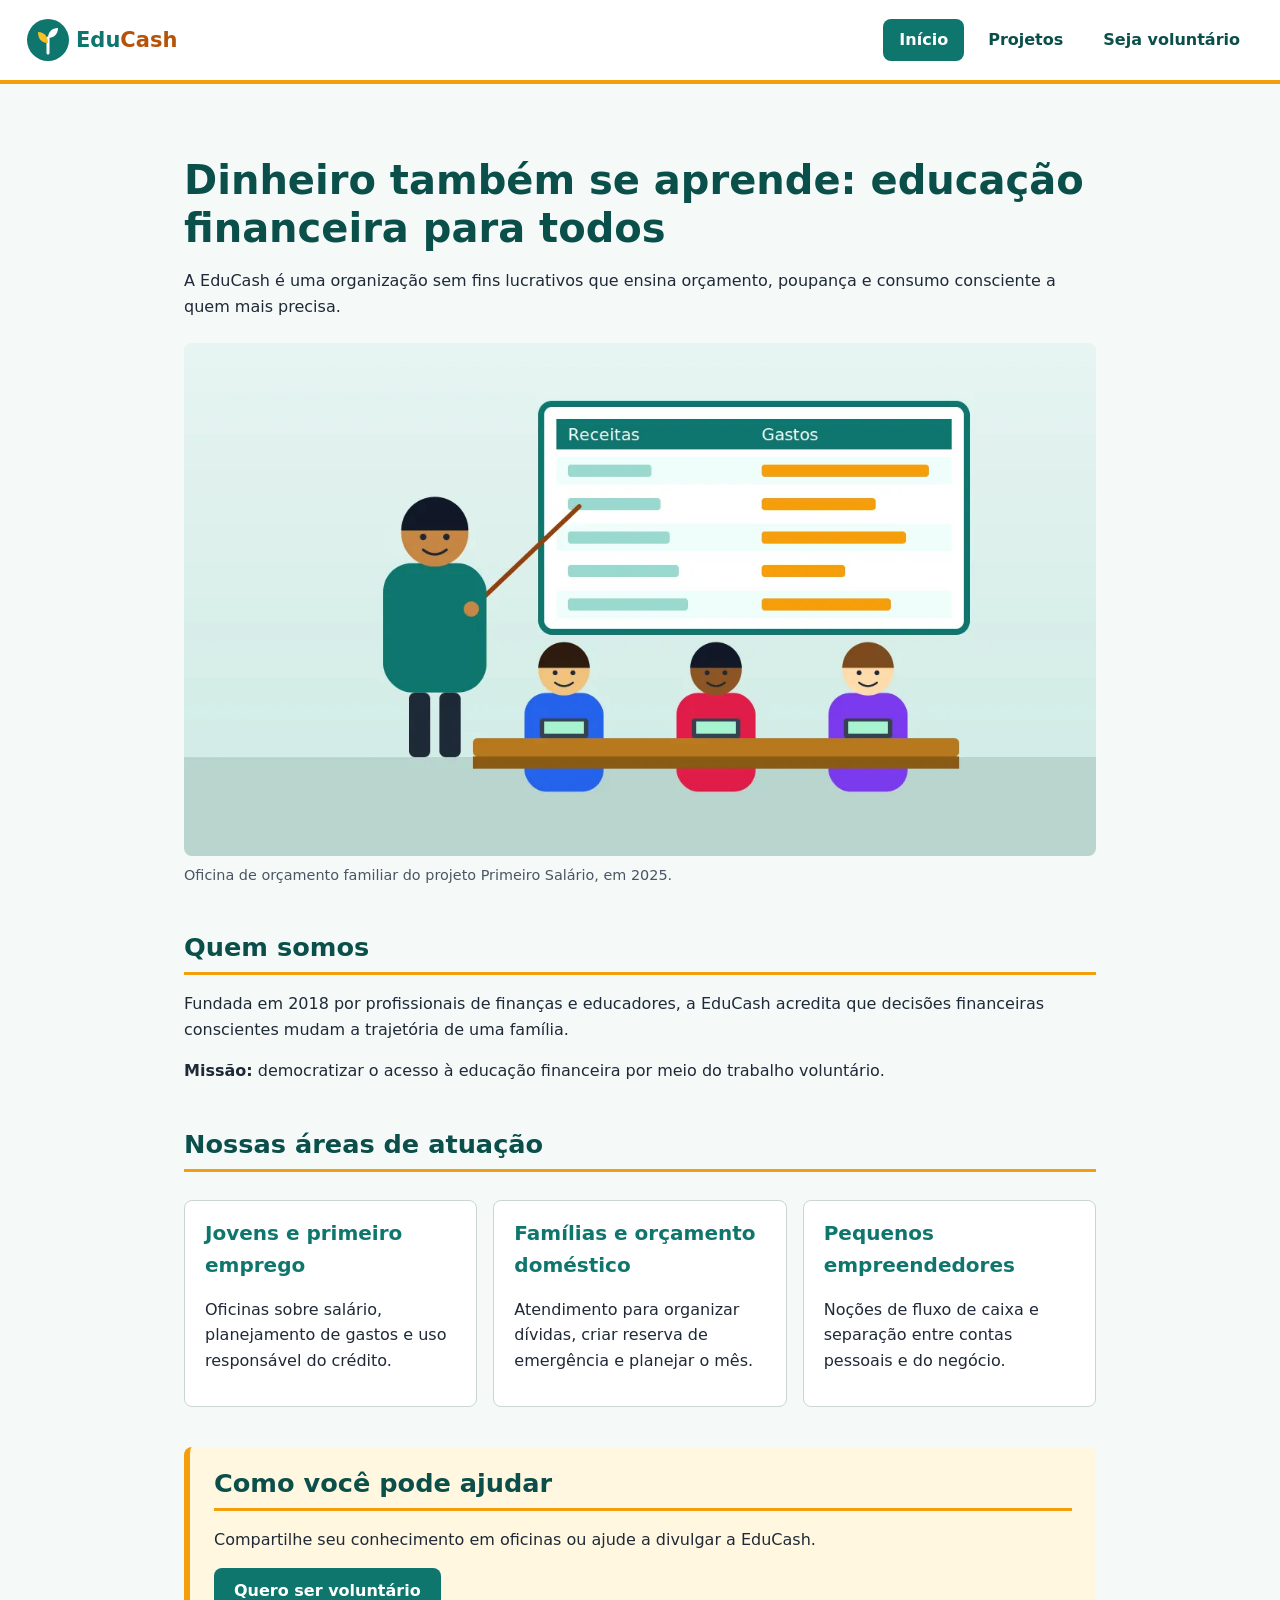
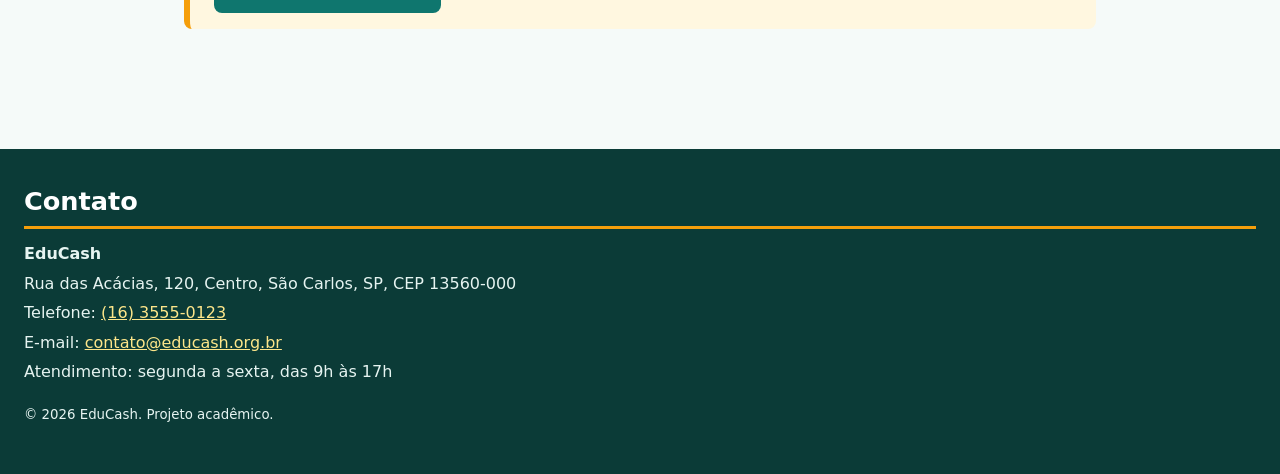
==== index.html @ f9c9c822 "Add files via upload [ feat ] upload do código htm, css e javascript do projeto desenvolvido para o " ====
<!DOCTYPE html>
<html lang="pt-BR">
<head>
  <meta charset="UTF-8">
  <meta name="viewport" content="width=device-width, initial-scale=1.0">
  <title>EduCash | ONG de educação financeira</title>
  <meta name="description" content="A EduCash ensina educação financeira a jovens e famílias de baixa renda. Conheça a ONG e seja voluntário.">
  <link rel="stylesheet" href="css/estilo.css">
</head>
<body>

  <header>
    <a href="index.html">
      <picture>
        <source srcset="img/logo-educash.svg" type="image/svg+xml">
        <img src="img/logo-educash.png" alt="EduCash, página inicial" width="160" height="48">
      </picture>
    </a>
    <nav aria-label="Navegação principal">
      <ul>
        <li><a href="index.html" aria-current="page">Início</a></li>
        <li><a href="pages/projetos.html">Projetos</a></li>
        <li><a href="pages/cadastro.html">Seja voluntário</a></li>
      </ul>
    </nav>
  </header>

  <main>

    <section>
      <h1>Dinheiro também se aprende: educação financeira para todos</h1>
      <p>A EduCash é uma organização sem fins lucrativos que ensina orçamento, poupança e consumo consciente a quem mais precisa.</p>

      <figure>
        <picture>
          <source srcset="img/oficina-orcamento-familiar.webp" type="image/webp">
          <img
            src="img/oficina-orcamento-familiar.jpg"
            alt="Voluntária mostra uma planilha de gastos a jovens em uma oficina de orçamento"
            width="1200" height="675">
        </picture>
        <figcaption>Oficina de orçamento familiar do projeto Primeiro Salário, em 2025.</figcaption>
      </figure>
    </section>

    <section>
      <h2>Quem somos</h2>
      <p>Fundada em 2018 por profissionais de finanças e educadores, a EduCash acredita que decisões financeiras conscientes mudam a trajetória de uma família.</p>
      <p><strong>Missão:</strong> democratizar o acesso à educação financeira por meio do trabalho voluntário.</p>
    </section>

    <section>
      <h2>Nossas áreas de atuação</h2>

      <article>
        <h3>Jovens e primeiro emprego</h3>
        <p>Oficinas sobre salário, planejamento de gastos e uso responsável do crédito.</p>
      </article>
      <article>
        <h3>Famílias e orçamento doméstico</h3>
        <p>Atendimento para organizar dívidas, criar reserva de emergência e planejar o mês.</p>
      </article>
      <article>
        <h3>Pequenos empreendedores</h3>
        <p>Noções de fluxo de caixa e separação entre contas pessoais e do negócio.</p>
      </article>
    </section>

    <aside>
      <h2>Como você pode ajudar</h2>
      <p>Compartilhe seu conhecimento em oficinas ou ajude a divulgar a EduCash.</p>
      <a href="pages/cadastro.html">Quero ser voluntário</a>
    </aside>

  </main>

  <footer>
    <h2>Contato</h2>
    <address>
      <p><strong>EduCash</strong></p>
      <p>Rua das Acácias, 120, Centro, São Carlos, SP, CEP 13560-000</p>
      <p>Telefone: <a href="tel:+551635550123">(16) 3555-0123</a></p>
      <p>E-mail: <a href="mailto:contato@educash.org.br">contato@educash.org.br</a></p>
      <p>Atendimento: segunda a sexta, das 9h às 17h</p>
    </address>
    <p><small>&copy; 2026 EduCash. Projeto acadêmico.</small></p>
  </footer>

</body>
</html>
---- css/estilo.css ----
/* css/estilo.css
   Estilos da EduCash usando apenas seletores de elemento e de atributo,
   já que o HTML foi escrito sem class nem id. */

:root {
  --cor-primaria: #0f766e;
  --cor-primaria-escura: #0b4f4a;
  --cor-destaque: #f59e0b;
  --cor-texto: #1f2937;
  --cor-texto-suave: #4b5563;
  --cor-fundo: #f5faf9;
  --cor-superficie: #ffffff;
  --cor-borda: #cbd5d1;
  --cor-erro: #b91c1c;
  --raio: 0.5rem;
}

*, *::before, *::after { box-sizing: border-box; }

body {
  margin: 0;
  font-family: system-ui, -apple-system, "Segoe UI", Roboto, Arial, sans-serif;
  line-height: 1.6;
  color: var(--cor-texto);
  background: var(--cor-fundo);
}

/* Imagens fluidas */
picture, img { display: block; max-width: 100%; height: auto; }
img { border-radius: var(--raio); }
header img { border-radius: 0; }

/* Links e foco visível */
a { color: var(--cor-primaria-escura); }
a:hover { text-decoration-thickness: 2px; }
a:focus-visible, button:focus-visible, input:focus-visible,
select:focus-visible, textarea:focus-visible {
  outline: 3px solid #1d4ed8;
  outline-offset: 2px;
}

/* Cabeçalho e navegação */
header {
  display: flex;
  flex-wrap: wrap;
  align-items: center;
  justify-content: space-between;
  gap: 1rem;
  padding: 1rem 1.5rem;
  background: var(--cor-superficie);
  border-bottom: 4px solid var(--cor-destaque);
}
header > a { display: block; }
nav ul { display: flex; flex-wrap: wrap; gap: 0.5rem; margin: 0; padding: 0; list-style: none; }
nav a {
  display: block;
  padding: 0.5rem 1rem;
  border-radius: var(--raio);
  font-weight: 600;
  text-decoration: none;
}
nav a:hover { background: #e2f1ee; }
nav a[aria-current="page"] { background: var(--cor-primaria); color: #ffffff; }

/* Conteúdo principal */
main { max-width: 60rem; margin: 0 auto; padding: 2rem 1.5rem; }
main > section, main > aside { margin-block: 2.5rem; }

h1 { margin: 0 0 1rem; font-size: clamp(1.75rem, 4vw, 2.5rem); line-height: 1.2; color: var(--cor-primaria-escura); }
h2 { margin: 0 0 0.75rem; padding-bottom: 0.25rem; font-size: 1.6rem; color: var(--cor-primaria-escura); border-bottom: 3px solid var(--cor-destaque); }
h3 { margin: 1.5rem 0 0.5rem; font-size: 1.25rem; color: var(--cor-primaria); }
h4 { margin: 1rem 0 0.25rem; font-size: 1.05rem; }

figure { margin: 1.5rem 0; }
figcaption { margin-top: 0.5rem; font-size: 0.9rem; color: var(--cor-texto-suave); }

/* Seções com cartões (áreas de atuação e projetos) */
section:has(> article) {
  display: grid;
  grid-template-columns: repeat(auto-fit, minmax(16rem, 1fr));
  gap: 1rem;
}
section:has(> article) > h2 { grid-column: 1 / -1; }
article {
  padding: 1rem 1.25rem;
  background: var(--cor-superficie);
  border: 1px solid var(--cor-borda);
  border-radius: var(--raio);
}
article h3 { margin-top: 0; }

/* Chamada para ação */
aside {
  padding: 1rem 1.5rem;
  background: #fff7e0;
  border-left: 6px solid var(--cor-destaque);
  border-radius: var(--raio);
}
aside > a {
  display: inline-block;
  padding: 0.6rem 1.25rem;
  background: var(--cor-primaria);
  color: #ffffff;
  font-weight: 700;
  text-decoration: none;
  border-radius: var(--raio);
}
aside > a:hover { background: var(--cor-primaria-escura); }

/* Listas */
dt { margin-top: 1rem; font-weight: 700; }
dd { margin: 0 0 0 1rem; }
ol, ul { padding-left: 1.5rem; }

/* Tabela */
table { width: 100%; border-collapse: collapse; background: var(--cor-superficie); }
caption { padding: 0.5rem 0; text-align: left; font-weight: 600; }
th, td { padding: 0.6rem 0.8rem; text-align: left; border: 1px solid var(--cor-borda); }
thead th { background: var(--cor-primaria); color: #ffffff; }
tbody th { background: #eef8f6; }

/* Formulário */
form {
  padding: 1.5rem;
  background: var(--cor-superficie);
  border: 1px solid var(--cor-borda);
  border-radius: var(--raio);
}
fieldset { margin: 0 0 1.5rem; padding: 1rem 1.25rem; border: 1px solid var(--cor-borda); border-radius: var(--raio); }
fieldset fieldset { margin: 1rem 0; background: var(--cor-fundo); }
legend { padding: 0 0.5rem; font-weight: 700; color: var(--cor-primaria-escura); }

form p { margin: 0 0 1rem; }
form label { display: block; font-weight: 600; }

input:not([type="radio"]):not([type="checkbox"]), select, textarea {
  display: block;
  width: 100%;
  margin-top: 0.35rem;
  padding: 0.6rem 0.75rem;
  font: inherit;
  font-weight: 400;
  color: var(--cor-texto);
  background: #ffffff;
  border: 2px solid #64748b;
  border-radius: var(--raio);
}
textarea { resize: vertical; }

label:has(> input[type="radio"]), label:has(> input[type="checkbox"]) {
  display: flex;
  align-items: center;
  gap: 0.6rem;
  font-weight: 400;
}
input[type="radio"], input[type="checkbox"] { width: 1.2rem; height: 1.2rem; accent-color: var(--cor-primaria); }

/* Feedback de validação: só aparece depois que a pessoa interage com o campo */
input:user-invalid, select:user-invalid, textarea:user-invalid {
  border-color: var(--cor-erro);
  background: #fef2f2;
}
input:user-valid:not([type="radio"]):not([type="checkbox"]), select:user-valid {
  border-color: var(--cor-primaria);
}

button {
  padding: 0.7rem 1.4rem;
  font: inherit;
  font-weight: 700;
  border: 2px solid var(--cor-primaria);
  border-radius: var(--raio);
  cursor: pointer;
}
button[type="submit"] { color: #ffffff; background: var(--cor-primaria); }
button[type="submit"]:hover { background: var(--cor-primaria-escura); }
button[type="reset"] { color: var(--cor-primaria-escura); background: #ffffff; }
button[type="reset"]:hover { background: #e2f1ee; }

/* Rodapé */
footer { margin-top: 3rem; padding: 2rem 1.5rem; color: #e6f4f1; background: #0b3b37; }
footer h2 { color: #ffffff; border-bottom-color: var(--cor-destaque); }
footer a { color: #fde68a; }
address { font-style: normal; }
address p { margin: 0.25rem 0; }

@media (max-width: 40rem) {
  header { flex-direction: column; align-items: flex-start; }
  main { padding: 1.5rem 1rem; }
  form { padding: 1rem; }
}
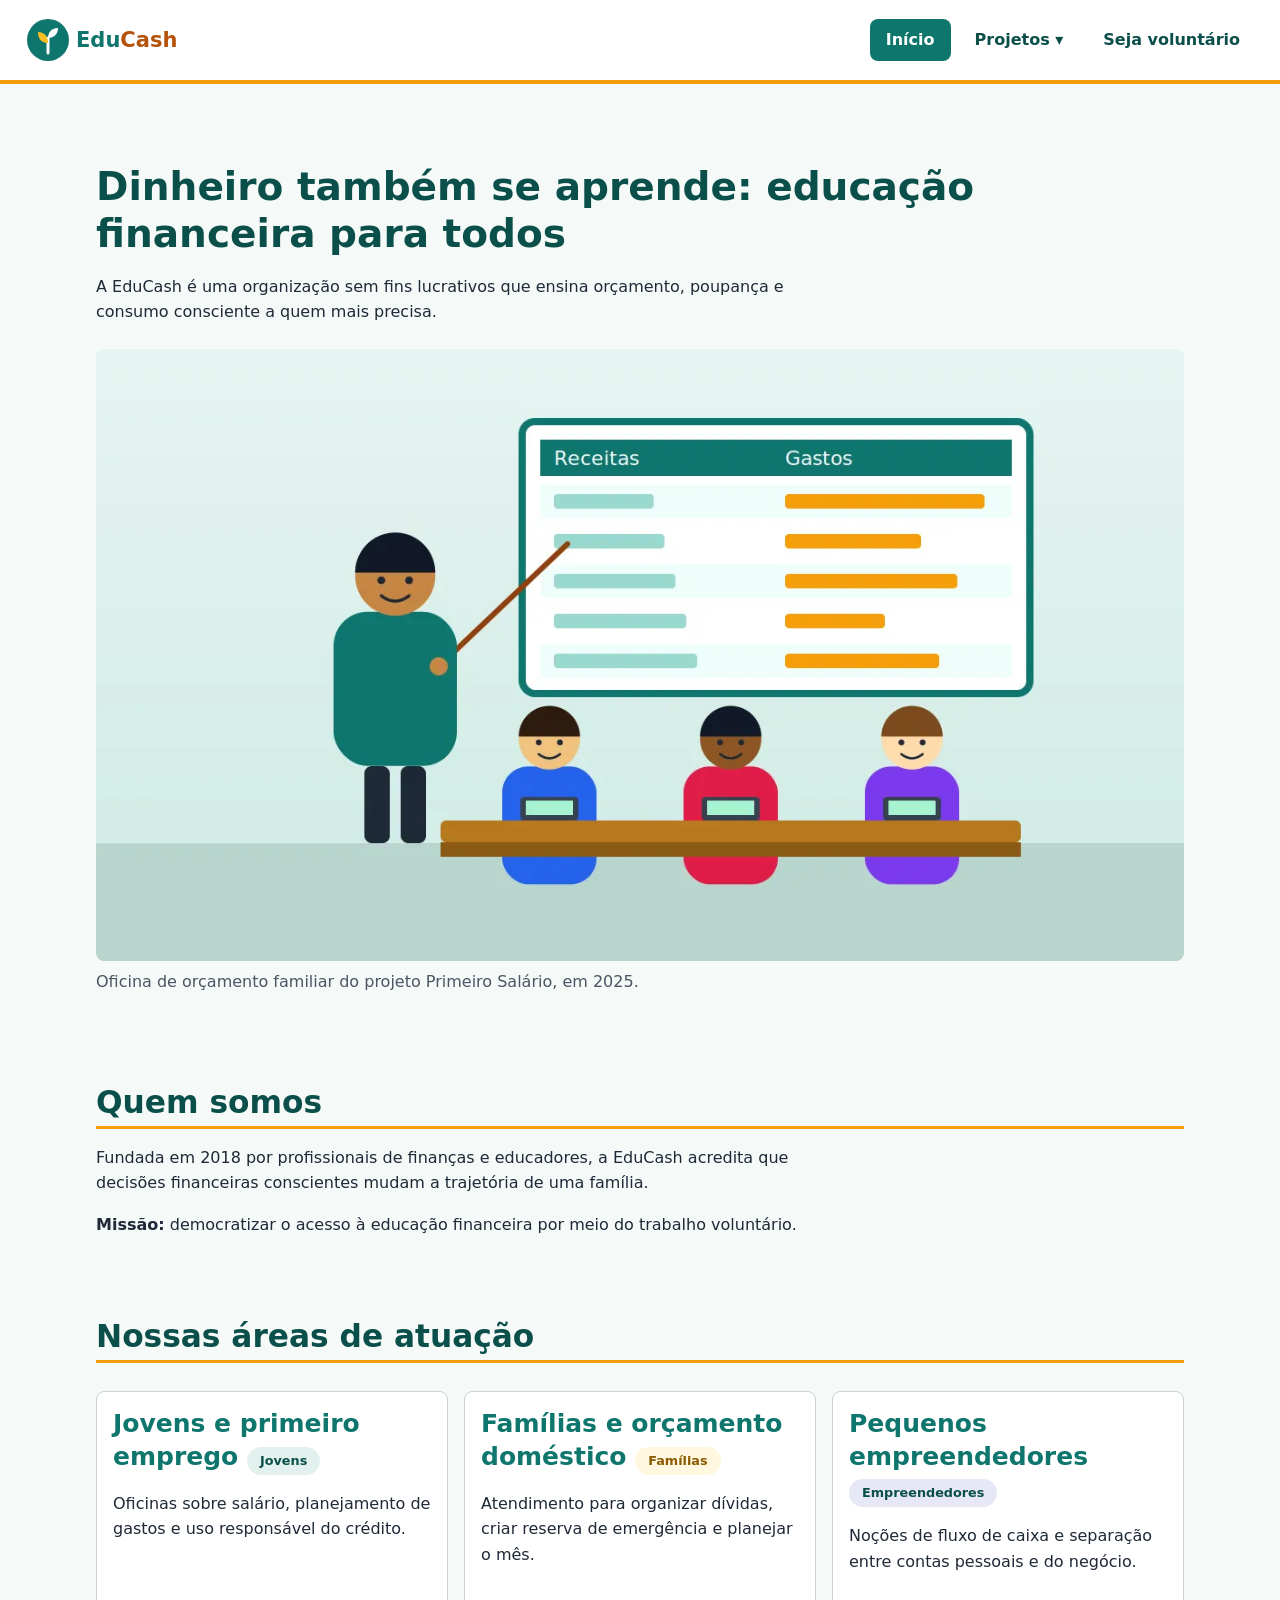
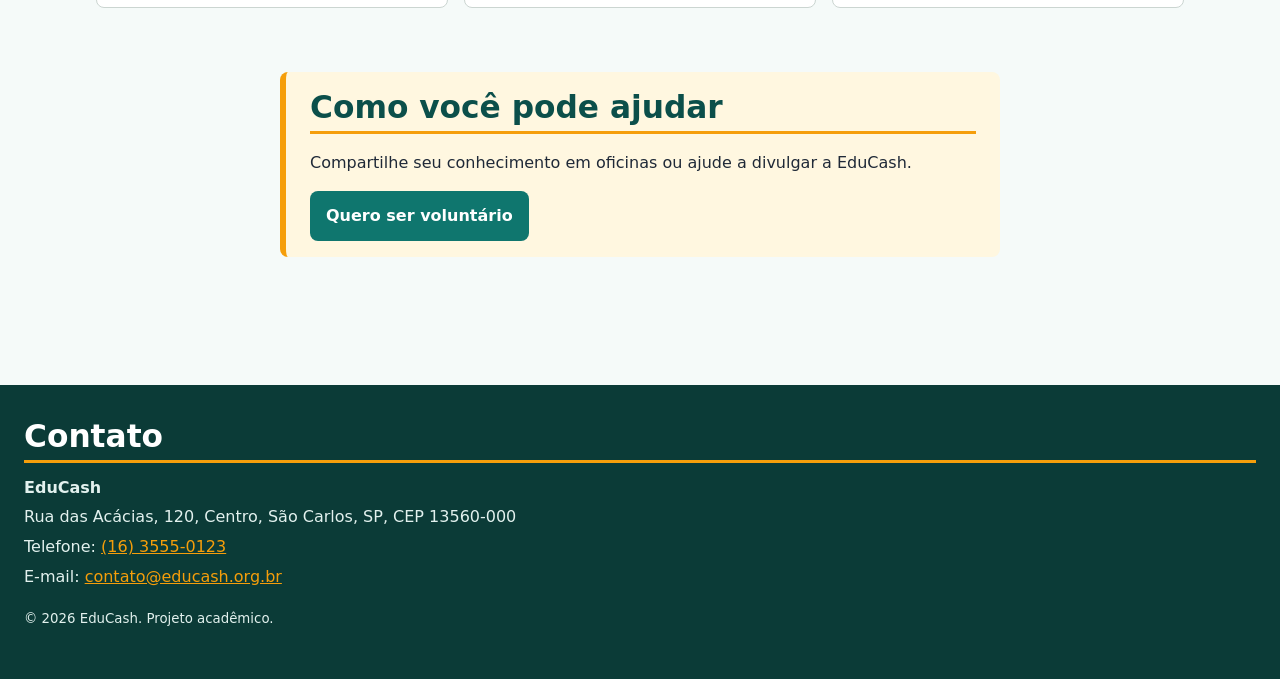
==== commit 56e8c429: "feat: reorganiza pasta de imagens e adiciona modulos JS (app, armazenamento, dados, feedback, templa" ====
--- a/index.html
+++ b/index.html
@@ -10,69 +10,36 @@
 <body>
 
   <header>
-    <a href="index.html">
+    <a href="#/">
       <picture>
-        <source srcset="img/logo-educash.svg" type="image/svg+xml">
-        <img src="img/logo-educash.png" alt="EduCash, página inicial" width="160" height="48">
+        <source srcset="imagens/logo-educash.svg" type="image/svg+xml">
+        <img src="imagens/logo-educash.png" alt="EduCash, página inicial" width="160" height="48">
       </picture>
     </a>
     <nav aria-label="Navegação principal">
-      <ul>
-        <li><a href="index.html" aria-current="page">Início</a></li>
-        <li><a href="pages/projetos.html">Projetos</a></li>
-        <li><a href="pages/cadastro.html">Seja voluntário</a></li>
+      <input type="checkbox" id="menu-alternador" class="visualmente-oculto">
+      <label for="menu-alternador" aria-controls="menu-lista" aria-expanded="false">
+        <span></span><span></span><span></span>
+        <span class="visualmente-oculto">Abrir menu</span>
+      </label>
+      <ul id="menu-lista">
+        <li><a href="#/" data-rota="/">Início</a></li>
+        <li>
+          <a href="#/projetos" data-rota="/projetos">Projetos</a>
+          <ul>
+            <li><a href="#/projetos/jovens">Jovens e primeiro emprego</a></li>
+            <li><a href="#/projetos/familias">Famílias e orçamento doméstico</a></li>
+            <li><a href="#/projetos/empreendedores">Pequenos empreendedores</a></li>
+          </ul>
+        </li>
+        <li><a href="#/cadastro" data-rota="/cadastro">Seja voluntário</a></li>
       </ul>
     </nav>
   </header>
 
-  <main>
-
-    <section>
-      <h1>Dinheiro também se aprende: educação financeira para todos</h1>
-      <p>A EduCash é uma organização sem fins lucrativos que ensina orçamento, poupança e consumo consciente a quem mais precisa.</p>
-
-      <figure>
-        <picture>
-          <source srcset="img/oficina-orcamento-familiar.webp" type="image/webp">
-          <img
-            src="img/oficina-orcamento-familiar.jpg"
-            alt="Voluntária mostra uma planilha de gastos a jovens em uma oficina de orçamento"
-            width="1200" height="675">
-        </picture>
-        <figcaption>Oficina de orçamento familiar do projeto Primeiro Salário, em 2025.</figcaption>
-      </figure>
-    </section>
-
-    <section>
-      <h2>Quem somos</h2>
-      <p>Fundada em 2018 por profissionais de finanças e educadores, a EduCash acredita que decisões financeiras conscientes mudam a trajetória de uma família.</p>
-      <p><strong>Missão:</strong> democratizar o acesso à educação financeira por meio do trabalho voluntário.</p>
-    </section>
-
-    <section>
-      <h2>Nossas áreas de atuação</h2>
-
-      <article>
-        <h3>Jovens e primeiro emprego</h3>
-        <p>Oficinas sobre salário, planejamento de gastos e uso responsável do crédito.</p>
-      </article>
-      <article>
-        <h3>Famílias e orçamento doméstico</h3>
-        <p>Atendimento para organizar dívidas, criar reserva de emergência e planejar o mês.</p>
-      </article>
-      <article>
-        <h3>Pequenos empreendedores</h3>
-        <p>Noções de fluxo de caixa e separação entre contas pessoais e do negócio.</p>
-      </article>
-    </section>
-
-    <aside>
-      <h2>Como você pode ajudar</h2>
-      <p>Compartilhe seu conhecimento em oficinas ou ajude a divulgar a EduCash.</p>
-      <a href="pages/cadastro.html">Quero ser voluntário</a>
-    </aside>
-
-  </main>
+  <!-- js/app.js injeta aqui o conteúdo de html/inicio.html, html/projetos.html
+       ou html/cadastro.html, conforme a rota (#/, #/projetos, #/cadastro) -->
+  <main id="conteudo"></main>
 
   <footer>
     <h2>Contato</h2>
@@ -81,10 +48,13 @@
       <p>Rua das Acácias, 120, Centro, São Carlos, SP, CEP 13560-000</p>
       <p>Telefone: <a href="tel:+551635550123">(16) 3555-0123</a></p>
       <p>E-mail: <a href="mailto:contato@educash.org.br">contato@educash.org.br</a></p>
-      <p>Atendimento: segunda a sexta, das 9h às 17h</p>
     </address>
     <p><small>&copy; 2026 EduCash. Projeto acadêmico.</small></p>
   </footer>
 
+  <script src="js/mascaras.js" defer></script>
+  <script type="module" src="js/templates.js"></script>
+  <script type="module" src="js/feedback.js"></script>
+  <script type="module" src="js/app.js"></script>
 </body>
-</html>
+</html>
--- a/css/estilo.css
+++ b/css/estilo.css
@@ -1,25 +1,77 @@
 /* css/estilo.css
    Estilos da EduCash usando apenas seletores de elemento e de atributo,
-   já que o HTML foi escrito sem class nem id. */
-
+   já que o HTML foi escrito sem class nem id.
+
+   Estrutura do arquivo:
+   1. Design System (variáveis em :root)
+   2. Base
+   3. Componentes
+   4. Grid de 12 colunas e breakpoints (@media)
+*/
+
+/* ==========================================================
+   1. DESIGN SYSTEM
+   ========================================================== */
 :root {
+  /* Cores – primárias */
   --cor-primaria: #0f766e;
   --cor-primaria-escura: #0b4f4a;
+  --cor-primaria-clara: #e2f1ee;
+
+  /* Cores – secundárias */
   --cor-destaque: #f59e0b;
+  --cor-destaque-clara: #fff7e0;
+
+  /* Cores – neutras */
   --cor-texto: #1f2937;
   --cor-texto-suave: #4b5563;
   --cor-fundo: #f5faf9;
   --cor-superficie: #ffffff;
   --cor-borda: #cbd5d1;
+  --cor-controle: #64748b;
+  --cor-rodape: #0b3b37;
+
+  /* Cores – estado */
   --cor-erro: #b91c1c;
+  --cor-erro-fundo: #fef2f2;
+  --cor-foco: #1d4ed8;
+
+  /* Tipografia – escala modular de razão 1,25 sobre base de 1rem */
+  --fonte-base: system-ui, -apple-system, "Segoe UI", Roboto, Arial, sans-serif;
+  --texto-1: 1rem;      /* 16px – corpo, legendas, campos, botões */
+  --texto-2: 1.25rem;   /* 20px – h4 */
+  --texto-3: 1.563rem;  /* 25px – h3 */
+  --texto-4: 1.953rem;  /* 31px – h2 */
+  --texto-5: 2.441rem;  /* 39px – h1 (limite do clamp) */
+
+  /* Espaçamento – múltiplos de 4px */
+  --espaco-1: 0.25rem;  /*  4px */
+  --espaco-2: 0.5rem;   /*  8px */
+  --espaco-3: 0.75rem;  /* 12px */
+  --espaco-4: 1rem;     /* 16px */
+  --espaco-6: 1.5rem;   /* 24px */
+  --espaco-8: 2rem;     /* 32px */
+  --espaco-12: 3rem;    /* 48px */
+
+  /* Outros */
   --raio: 0.5rem;
-}
-
+  --calha: var(--espaco-4);  /* espaço entre colunas do grid */
+  --largura-submenu: 14rem;
+}
+
+/* ==========================================================
+   2. BASE
+   ========================================================== */
 *, *::before, *::after { box-sizing: border-box; }
+
+/* Garante que [hidden] sempre esconda o elemento, mesmo quando outra regra
+   (como a dos alertas/toast) também define "display" para o mesmo seletor. */
+[hidden] { display: none !important; }
 
 body {
   margin: 0;
-  font-family: system-ui, -apple-system, "Segoe UI", Roboto, Arial, sans-serif;
+  font-family: var(--fonte-base);
+  font-size: var(--texto-1);
   line-height: 1.6;
   color: var(--cor-texto);
   background: var(--cor-fundo);
@@ -35,9 +87,25 @@
 a:hover { text-decoration-thickness: 2px; }
 a:focus-visible, button:focus-visible, input:focus-visible,
 select:focus-visible, textarea:focus-visible {
-  outline: 3px solid #1d4ed8;
+  outline: 3px solid var(--cor-foco);
   outline-offset: 2px;
 }
+
+/* Títulos */
+h1 { margin: 0 0 var(--espaco-4); font-size: clamp(1.75rem, 4vw, var(--texto-5)); line-height: 1.2; color: var(--cor-primaria-escura); }
+h2 { margin: 0 0 var(--espaco-3); padding-bottom: var(--espaco-1); font-size: var(--texto-4); line-height: 1.25; color: var(--cor-primaria-escura); border-bottom: 3px solid var(--cor-destaque); }
+h3 { margin: var(--espaco-6) 0 var(--espaco-2); font-size: var(--texto-3); line-height: 1.3; color: var(--cor-primaria); }
+h4 { margin: var(--espaco-4) 0 var(--espaco-1); font-size: var(--texto-2); line-height: 1.35; }
+
+/* Limita a largura das linhas de texto para leitura confortável */
+main p { max-width: 75ch; }
+
+figure { margin: var(--espaco-6) 0; }
+figcaption { margin-top: var(--espaco-2); font-size: var(--texto-1); color: var(--cor-texto-suave); }
+
+/* ==========================================================
+   3. COMPONENTES
+   ========================================================== */
 
 /* Cabeçalho e navegação */
 header {
@@ -45,44 +113,107 @@
   flex-wrap: wrap;
   align-items: center;
   justify-content: space-between;
-  gap: 1rem;
-  padding: 1rem 1.5rem;
+  gap: var(--espaco-4);
+  padding: var(--espaco-4) var(--espaco-6);
   background: var(--cor-superficie);
   border-bottom: 4px solid var(--cor-destaque);
 }
 header > a { display: block; }
-nav ul { display: flex; flex-wrap: wrap; gap: 0.5rem; margin: 0; padding: 0; list-style: none; }
+
+/* Utilitário: esconde visualmente mas mantém acessível a leitores de tela */
+.visualmente-oculto {
+  position: absolute;
+  width: 1px; height: 1px;
+  margin: -1px; padding: 0; border: 0;
+  overflow: hidden;
+  clip-path: inset(50%);
+  white-space: nowrap;
+}
+
+/* Botão hambúrguer: um <label> estilizado como ícone, ligado ao checkbox oculto */
+nav { position: relative; }
+nav input[type="checkbox"] { position: absolute; opacity: 0; pointer-events: none; }
+nav label[for] {
+  display: flex;
+  flex-direction: column;
+  justify-content: center;
+  gap: 5px;
+  width: 2.5rem; height: 2.5rem;
+  padding: var(--espaco-2);
+  cursor: pointer;
+  border-radius: var(--raio);
+}
+nav label[for]:hover { background: var(--cor-primaria-clara); }
+nav label[for]::before, nav label[for]::after, nav label[for] span {
+  content: "";
+  display: block;
+  height: 2px;
+  background: var(--cor-primaria-escura);
+  border-radius: 2px;
+}
+
+/* Lista principal: escondida em telas estreitas até o checkbox ser marcado */
+nav ul {
+  display: none;
+  flex-direction: column;
+  gap: var(--espaco-1);
+  margin: 0;
+  padding: var(--espaco-2) 0;
+  list-style: none;
+}
+nav input[type="checkbox"]:checked ~ ul { display: flex; }
+
 nav a {
   display: block;
-  padding: 0.5rem 1rem;
+  padding: var(--espaco-2) var(--espaco-4);
   border-radius: var(--raio);
   font-weight: 600;
   text-decoration: none;
 }
-nav a:hover { background: #e2f1ee; }
-nav a[aria-current="page"] { background: var(--cor-primaria); color: #ffffff; }
-
-/* Conteúdo principal */
-main { max-width: 60rem; margin: 0 auto; padding: 2rem 1.5rem; }
-main > section, main > aside { margin-block: 2.5rem; }
-
-h1 { margin: 0 0 1rem; font-size: clamp(1.75rem, 4vw, 2.5rem); line-height: 1.2; color: var(--cor-primaria-escura); }
-h2 { margin: 0 0 0.75rem; padding-bottom: 0.25rem; font-size: 1.6rem; color: var(--cor-primaria-escura); border-bottom: 3px solid var(--cor-destaque); }
-h3 { margin: 1.5rem 0 0.5rem; font-size: 1.25rem; color: var(--cor-primaria); }
-h4 { margin: 1rem 0 0.25rem; font-size: 1.05rem; }
-
-figure { margin: 1.5rem 0; }
-figcaption { margin-top: 0.5rem; font-size: 0.9rem; color: var(--cor-texto-suave); }
-
-/* Seções com cartões (áreas de atuação e projetos) */
-section:has(> article) {
-  display: grid;
-  grid-template-columns: repeat(auto-fit, minmax(16rem, 1fr));
-  gap: 1rem;
-}
-section:has(> article) > h2 { grid-column: 1 / -1; }
+nav a:hover { background: var(--cor-primaria-clara); }
+nav a[aria-current="page"] { background: var(--cor-primaria); color: var(--cor-superficie); }
+
+/* Submenu (dropdown): fica dentro do <li> que tem um segundo <ul>, sempre escondido por padrão */
+nav li:has(> ul) > a::after { content: " ▾"; }
+nav li > ul {
+  display: none;
+  list-style: none;
+  margin: 0;
+  padding-left: var(--espaco-4);
+}
+/* No celular, o submenu já aberto acompanha o menu principal (sem segundo toque) */
+nav input[type="checkbox"]:checked ~ ul li > ul { display: block; }
+
+/* A partir de 768px: menu horizontal sempre visível, botão hambúrguer escondido */
+@media (min-width: 48rem) {
+  nav label[for] { display: none; }
+  nav ul {
+    display: flex;
+    flex-direction: row;
+    flex-wrap: wrap;
+    gap: var(--espaco-2);
+    padding: 0;
+  }
+  nav li { position: relative; }
+  /* Dropdown por hover/foco em vez do checkbox */
+  nav li > ul {
+    position: absolute;
+    top: 100%; left: 0;
+    z-index: 1;
+    flex-direction: column;
+    width: var(--largura-submenu);
+    padding: var(--espaco-2) 0;
+    background: var(--cor-superficie);
+    border: 1px solid var(--cor-borda);
+    border-radius: var(--raio);
+    box-shadow: 0 4px 10px rgb(0 0 0 / 10%);
+  }
+  nav li:hover > ul, nav li:focus-within > ul { display: block; }
+}
+
+/* Cartões (áreas de atuação e projetos) */
 article {
-  padding: 1rem 1.25rem;
+  padding: var(--espaco-4);
   background: var(--cor-superficie);
   border: 1px solid var(--cor-borda);
   border-radius: var(--raio);
@@ -91,16 +222,16 @@
 
 /* Chamada para ação */
 aside {
-  padding: 1rem 1.5rem;
-  background: #fff7e0;
+  padding: var(--espaco-4) var(--espaco-6);
+  background: var(--cor-destaque-clara);
   border-left: 6px solid var(--cor-destaque);
   border-radius: var(--raio);
 }
 aside > a {
   display: inline-block;
-  padding: 0.6rem 1.25rem;
+  padding: var(--espaco-3) var(--espaco-4);
   background: var(--cor-primaria);
-  color: #ffffff;
+  color: var(--cor-superficie);
   font-weight: 700;
   text-decoration: none;
   border-radius: var(--raio);
@@ -108,49 +239,50 @@
 aside > a:hover { background: var(--cor-primaria-escura); }
 
 /* Listas */
-dt { margin-top: 1rem; font-weight: 700; }
-dd { margin: 0 0 0 1rem; }
-ol, ul { padding-left: 1.5rem; }
+dt { margin-top: var(--espaco-4); font-weight: 700; }
+dd { margin: 0 0 0 var(--espaco-4); }
+ol, ul { padding-left: var(--espaco-6); }
 
 /* Tabela */
 table { width: 100%; border-collapse: collapse; background: var(--cor-superficie); }
-caption { padding: 0.5rem 0; text-align: left; font-weight: 600; }
-th, td { padding: 0.6rem 0.8rem; text-align: left; border: 1px solid var(--cor-borda); }
-thead th { background: var(--cor-primaria); color: #ffffff; }
-tbody th { background: #eef8f6; }
+caption { padding: var(--espaco-2) 0; text-align: left; font-weight: 600; }
+th, td { padding: var(--espaco-3); text-align: left; border: 1px solid var(--cor-borda); }
+thead th { background: var(--cor-primaria); color: var(--cor-superficie); }
+tbody th { background: var(--cor-primaria-clara); }
 
 /* Formulário */
 form {
-  padding: 1.5rem;
+  padding: var(--espaco-6);
   background: var(--cor-superficie);
   border: 1px solid var(--cor-borda);
   border-radius: var(--raio);
 }
-fieldset { margin: 0 0 1.5rem; padding: 1rem 1.25rem; border: 1px solid var(--cor-borda); border-radius: var(--raio); }
-fieldset fieldset { margin: 1rem 0; background: var(--cor-fundo); }
-legend { padding: 0 0.5rem; font-weight: 700; color: var(--cor-primaria-escura); }
-
-form p { margin: 0 0 1rem; }
+fieldset { margin: 0 0 var(--espaco-6); padding: var(--espaco-4); border: 1px solid var(--cor-borda); border-radius: var(--raio); }
+fieldset fieldset { margin: var(--espaco-4) 0; background: var(--cor-fundo); }
+legend { padding: 0 var(--espaco-2); font-weight: 700; color: var(--cor-primaria-escura); }
+
+form p { margin: 0 0 var(--espaco-4); }
 form label { display: block; font-weight: 600; }
 
 input:not([type="radio"]):not([type="checkbox"]), select, textarea {
   display: block;
   width: 100%;
-  margin-top: 0.35rem;
-  padding: 0.6rem 0.75rem;
+  margin-top: var(--espaco-2);
+  padding: var(--espaco-3);
   font: inherit;
   font-weight: 400;
   color: var(--cor-texto);
-  background: #ffffff;
-  border: 2px solid #64748b;
-  border-radius: var(--raio);
+  background: var(--cor-superficie);
+  border: 2px solid var(--cor-controle);
+  border-radius: var(--raio);
+  transition: border-color 0.15s ease, box-shadow 0.15s ease;
 }
 textarea { resize: vertical; }
 
 label:has(> input[type="radio"]), label:has(> input[type="checkbox"]) {
   display: flex;
   align-items: center;
-  gap: 0.6rem;
+  gap: var(--espaco-3);
   font-weight: 400;
 }
 input[type="radio"], input[type="checkbox"] { width: 1.2rem; height: 1.2rem; accent-color: var(--cor-primaria); }
@@ -158,34 +290,192 @@
 /* Feedback de validação: só aparece depois que a pessoa interage com o campo */
 input:user-invalid, select:user-invalid, textarea:user-invalid {
   border-color: var(--cor-erro);
-  background: #fef2f2;
+  background: var(--cor-erro-fundo);
+  box-shadow: 0 0 0 3px rgb(185 28 28 / 15%);
 }
 input:user-valid:not([type="radio"]):not([type="checkbox"]), select:user-valid {
   border-color: var(--cor-primaria);
+  box-shadow: 0 0 0 3px rgb(15 118 110 / 12%);
+}
+
+input:disabled, select:disabled, textarea:disabled {
+  cursor: not-allowed;
+  opacity: 0.6;
+  background: var(--cor-fundo);
+}
+
+/* Mensagens de erro injetadas por js/feedback.js junto a cada campo inválido */
+[data-erro-campo] {
+  display: block;
+  margin-top: var(--espaco-1);
+  font-size: 0.85rem;
+  font-weight: 600;
+  color: var(--cor-erro);
 }
 
 button {
-  padding: 0.7rem 1.4rem;
+  padding: var(--espaco-3) var(--espaco-6);
   font: inherit;
   font-weight: 700;
   border: 2px solid var(--cor-primaria);
   border-radius: var(--raio);
   cursor: pointer;
-}
-button[type="submit"] { color: #ffffff; background: var(--cor-primaria); }
+  transition: background-color 0.15s ease, box-shadow 0.15s ease, transform 0.1s ease;
+}
+button[type="submit"] { color: var(--cor-superficie); background: var(--cor-primaria); }
 button[type="submit"]:hover { background: var(--cor-primaria-escura); }
-button[type="reset"] { color: var(--cor-primaria-escura); background: #ffffff; }
-button[type="reset"]:hover { background: #e2f1ee; }
+button[type="submit"]:active { background: var(--cor-primaria-escura); box-shadow: inset 0 2px 4px rgb(0 0 0 / 25%); transform: translateY(1px); }
+button[type="reset"] { color: var(--cor-primaria-escura); background: var(--cor-superficie); }
+button[type="reset"]:hover { background: var(--cor-primaria-clara); }
+button[type="reset"]:active { background: var(--cor-primaria-clara); box-shadow: inset 0 2px 4px rgb(0 0 0 / 12%); transform: translateY(1px); }
+button:disabled {
+  cursor: not-allowed;
+  opacity: 0.55;
+  box-shadow: none;
+  transform: none;
+  border-color: var(--cor-borda);
+  background: var(--cor-fundo);
+  color: var(--cor-texto-suave);
+}
 
 /* Rodapé */
-footer { margin-top: 3rem; padding: 2rem 1.5rem; color: #e6f4f1; background: #0b3b37; }
-footer h2 { color: #ffffff; border-bottom-color: var(--cor-destaque); }
-footer a { color: #fde68a; }
+footer { margin-top: var(--espaco-12); padding: var(--espaco-8) var(--espaco-6); color: var(--cor-primaria-clara); background: var(--cor-rodape); }
+footer h2 { color: var(--cor-superficie); border-bottom-color: var(--cor-destaque); }
+footer a { color: var(--cor-destaque); }
 address { font-style: normal; }
-address p { margin: 0.25rem 0; }
-
+address p { margin: var(--espaco-1) 0; }
+
+/* ==========================================================
+   3.1 COMPONENTES DE FEEDBACK (badges, alertas, modal, toast)
+   Usam apenas seletores de elemento/atributo, sem class nem id,
+   para manter coerência com o restante do HTML e ficarem prontos
+   para o back-end apenas inserir os elementos e atributos.
+   ========================================================== */
+
+/* Badges: pequenas etiquetas de categorização semântica.
+   Uso: <span data-etiqueta="jovens">Jovens</span> */
+[data-etiqueta] {
+  display: inline-block;
+  padding: var(--espaco-1) var(--espaco-3);
+  font-size: 0.8rem;
+  font-weight: 700;
+  line-height: 1.4;
+  border-radius: 999px;
+  background: var(--cor-primaria-clara);
+  color: var(--cor-primaria-escura);
+  border: 1px solid transparent;
+}
+[data-etiqueta="familias"] { background: var(--cor-destaque-clara); color: #8a5a00; }
+[data-etiqueta="empreendedores"] { background: #e6e9f5; color: var(--cor-primaria-escura); }
+[data-etiqueta="sucesso"] { background: var(--cor-primaria-clara); color: var(--cor-primaria-escura); }
+[data-etiqueta="erro"] { background: var(--cor-erro-fundo); color: var(--cor-erro); }
+[data-etiqueta="andamento"] { background: var(--cor-primaria); color: var(--cor-superficie); }
+[data-etiqueta="planejamento"] { background: var(--cor-destaque); color: var(--cor-primaria-escura); }
+
+/* Alertas: mensagens de status embutidas no fluxo da página.
+   Uso: <div role="alert" data-alerta="sucesso">…</div> */
+[role="alert"], [role="status"] {
+  display: flex;
+  align-items: flex-start;
+  gap: var(--espaco-3);
+  padding: var(--espaco-4);
+  margin-block: var(--espaco-4);
+  border: 1px solid transparent;
+  border-left-width: 6px;
+  border-radius: var(--raio);
+  font-weight: 600;
+}
+[data-alerta="sucesso"] { background: var(--cor-primaria-clara); border-color: var(--cor-primaria); color: var(--cor-primaria-escura); }
+[data-alerta="erro"] { background: var(--cor-erro-fundo); border-color: var(--cor-erro); color: var(--cor-erro); }
+[data-alerta="info"] { background: #eaf1fb; border-color: var(--cor-foco); color: #1e3a8a; }
+[data-alerta]::before { content: ""; flex-shrink: 0; width: 1.25rem; height: 1.25rem; margin-top: 0.1rem; border-radius: 50%; background: currentColor; }
+
+/* Modal: elemento nativo <dialog>, sem necessidade de JS para o estilo */
+dialog {
+  max-width: 32rem;
+  width: min(90vw, 32rem);
+  padding: var(--espaco-6);
+  border: none;
+  border-radius: var(--raio);
+  box-shadow: 0 12px 32px rgb(0 0 0 / 20%);
+  background: var(--cor-superficie);
+  color: var(--cor-texto);
+}
+dialog::backdrop { background: rgb(15 23 20 / 55%); }
+dialog h2 { margin-top: 0; }
+dialog menu, dialog > form { display: flex; justify-content: flex-end; gap: var(--espaco-3); margin: var(--espaco-4) 0 0; padding: 0; }
+
+/* Toast: notificação não obstrutiva, fixada em um canto da tela.
+   Uso: <div role="status" data-toast="sucesso">…</div> */
+[data-toast] {
+  position: fixed;
+  right: var(--espaco-4);
+  bottom: var(--espaco-4);
+  z-index: 10;
+  max-width: 22rem;
+  box-shadow: 0 8px 20px rgb(0 0 0 / 18%);
+}
+
+/* ==========================================================
+   4. GRID DE 12 COLUNAS E BREAKPOINTS
+   Abordagem mobile-first: por padrão tudo ocupa as 12 colunas
+   (1 coluna visual); os @media ampliam o layout aos poucos.
+   ========================================================== */
+
+/* Contêiner principal em 12 colunas */
+main {
+  display: grid;
+  grid-template-columns: repeat(12, minmax(0, 1fr));
+  column-gap: var(--calha);
+  max-width: 60rem;
+  margin: 0 auto;
+  padding: var(--espaco-8) var(--espaco-6);
+}
+main > * { grid-column: 1 / -1; min-width: 0; }
+main > section, main > aside { margin-block: var(--espaco-8); }
+
+/* Seções com cartões: também em 12 colunas */
+section:has(> article) {
+  display: grid;
+  grid-template-columns: repeat(12, minmax(0, 1fr));
+  gap: var(--calha);
+}
+section:has(> article) > :not(article) { grid-column: 1 / -1; }
+article { grid-column: span 12; }   /* celular: 1 cartão por linha */
+
+/* Cenário 1 – até 640px: cabeçalho empilhado e margens compactas */
 @media (max-width: 40rem) {
   header { flex-direction: column; align-items: flex-start; }
-  main { padding: 1.5rem 1rem; }
-  form { padding: 1rem; }
-}
+  main { padding: var(--espaco-6) var(--espaco-4); }
+  form { padding: var(--espaco-4); }
+}
+
+/* Cenário 2 – a partir de 480px (celulares grandes): 2 cartões por linha */
+@media (min-width: 30rem) {
+  article { grid-column: span 6; }
+}
+
+/* Cenário 3 – a partir de 768px (tablets): margens internas maiores */
+@media (min-width: 48rem) {
+  main { padding: var(--espaco-12) var(--espaco-8); }
+}
+
+/* Cenário 4 – a partir de 1024px (notebooks): 3 cartões; chamada centralizada */
+@media (min-width: 64rem) {
+  main { max-width: 72rem; }
+  article { grid-column: span 4; }
+  main > aside { grid-column: 3 / span 8; }
+}
+
+/* Cenário 5 – a partir de 1440px (desktops): 4 cartões */
+@media (min-width: 90rem) {
+  main { max-width: 90rem; }
+  article { grid-column: span 3; }
+  main > aside { grid-column: 4 / span 6; }
+}
+
+/* Cenário 6 – a partir de 1920px (monitores panorâmicos): fonte-base ampliada */
+@media (min-width: 120rem) {
+  html { font-size: 112.5%; }
+  main { max-width: 100rem; }
+}
